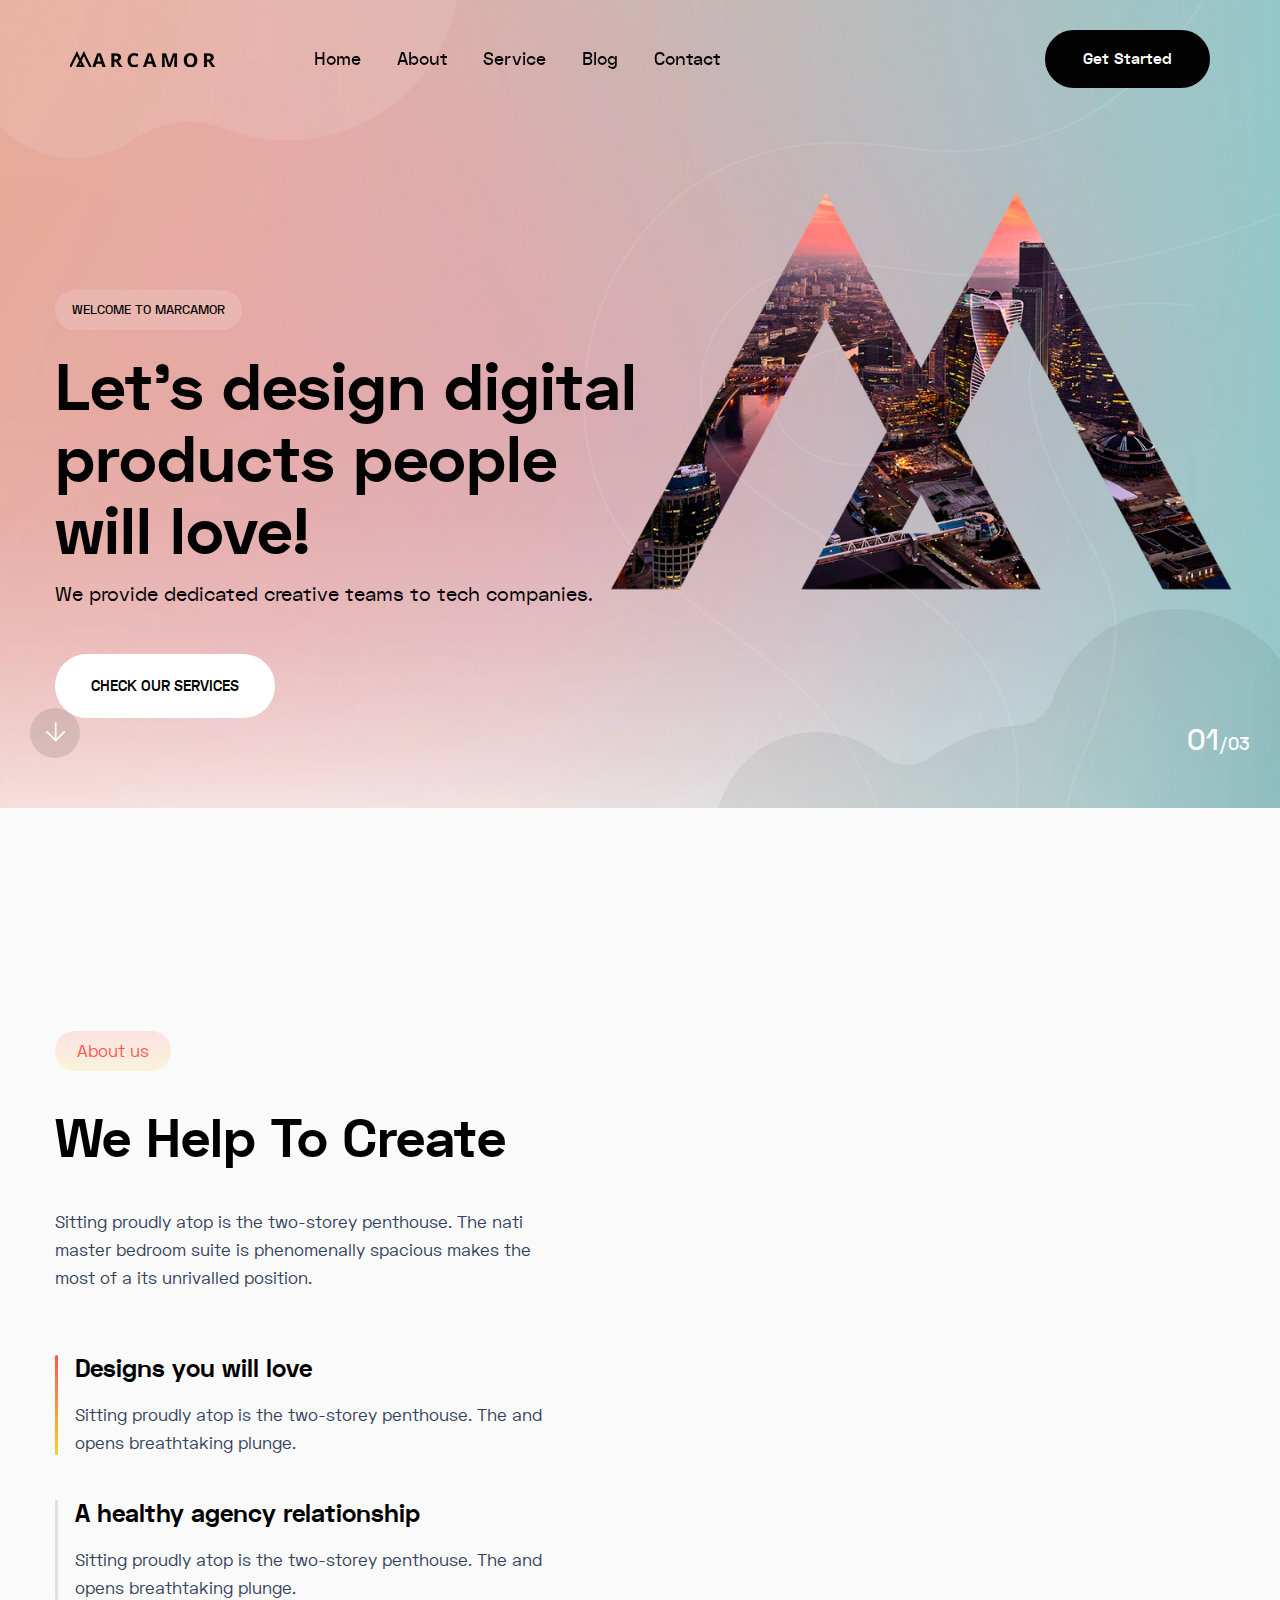
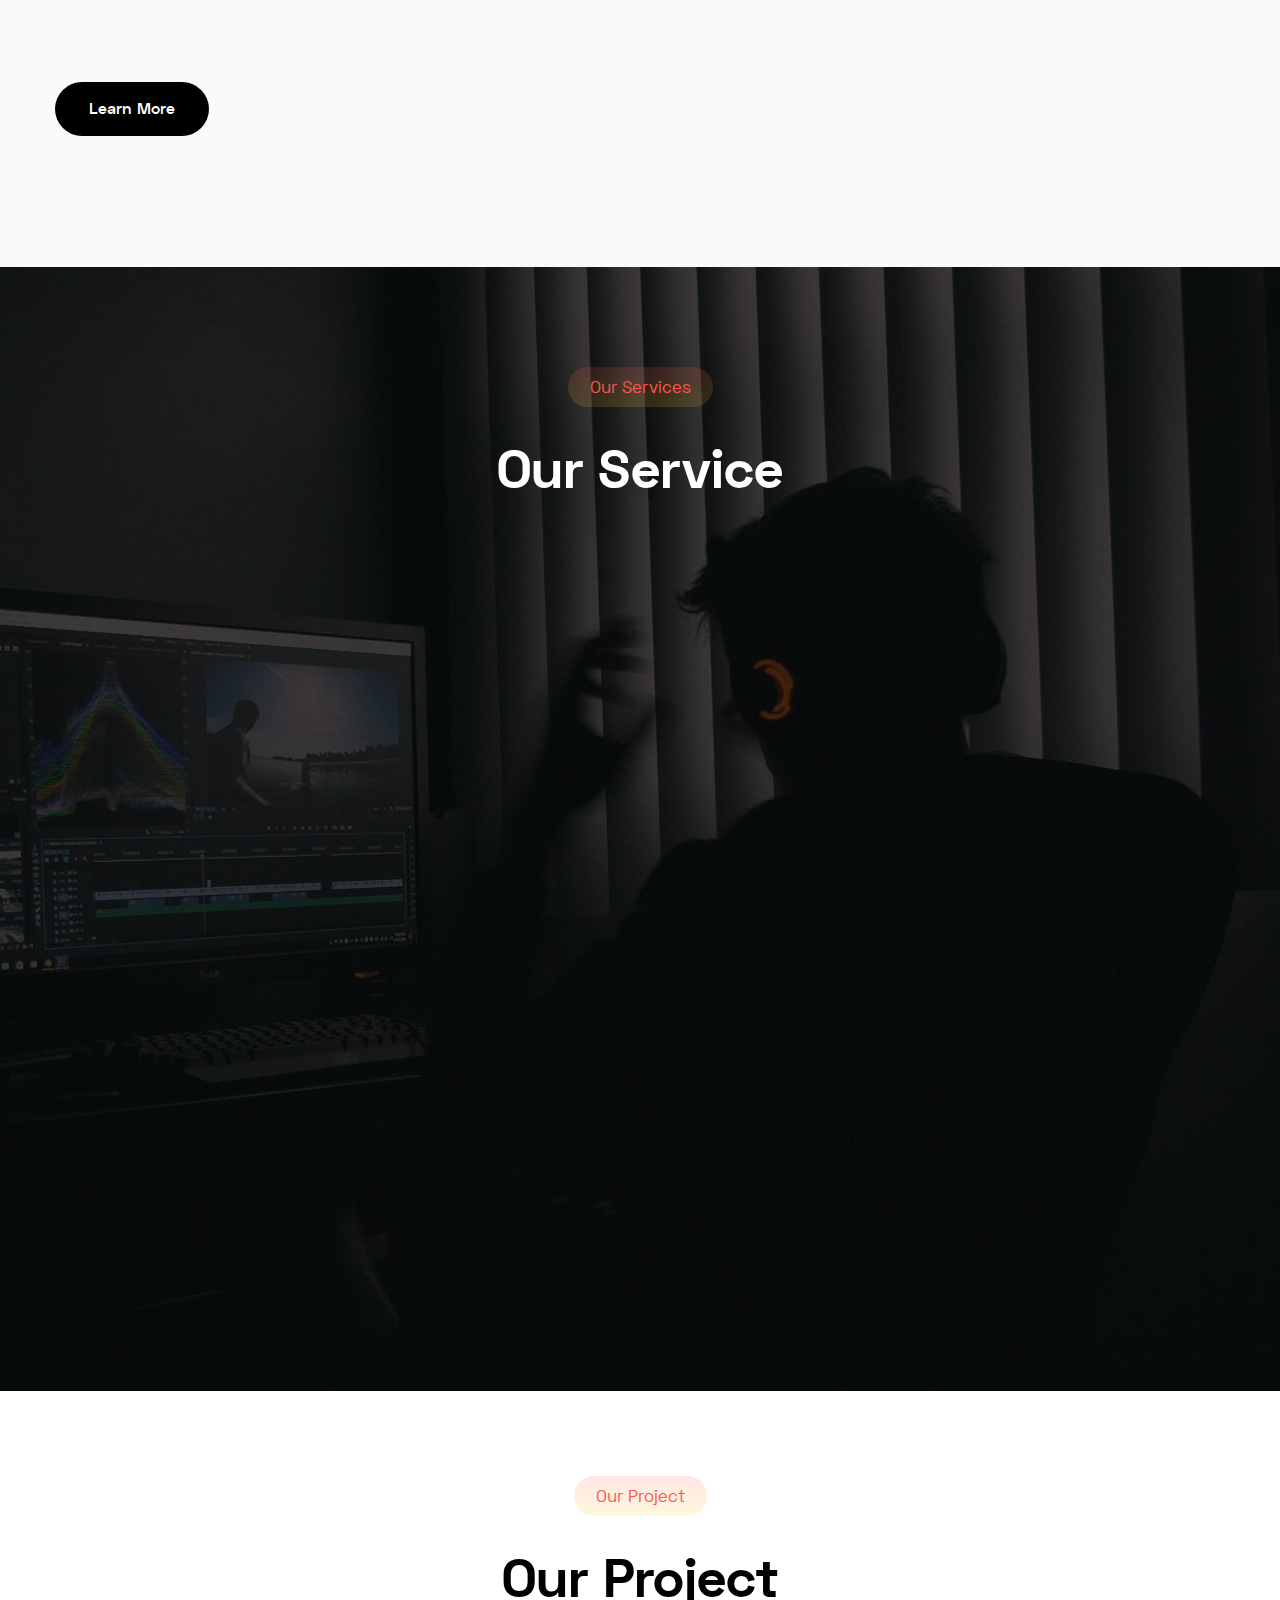
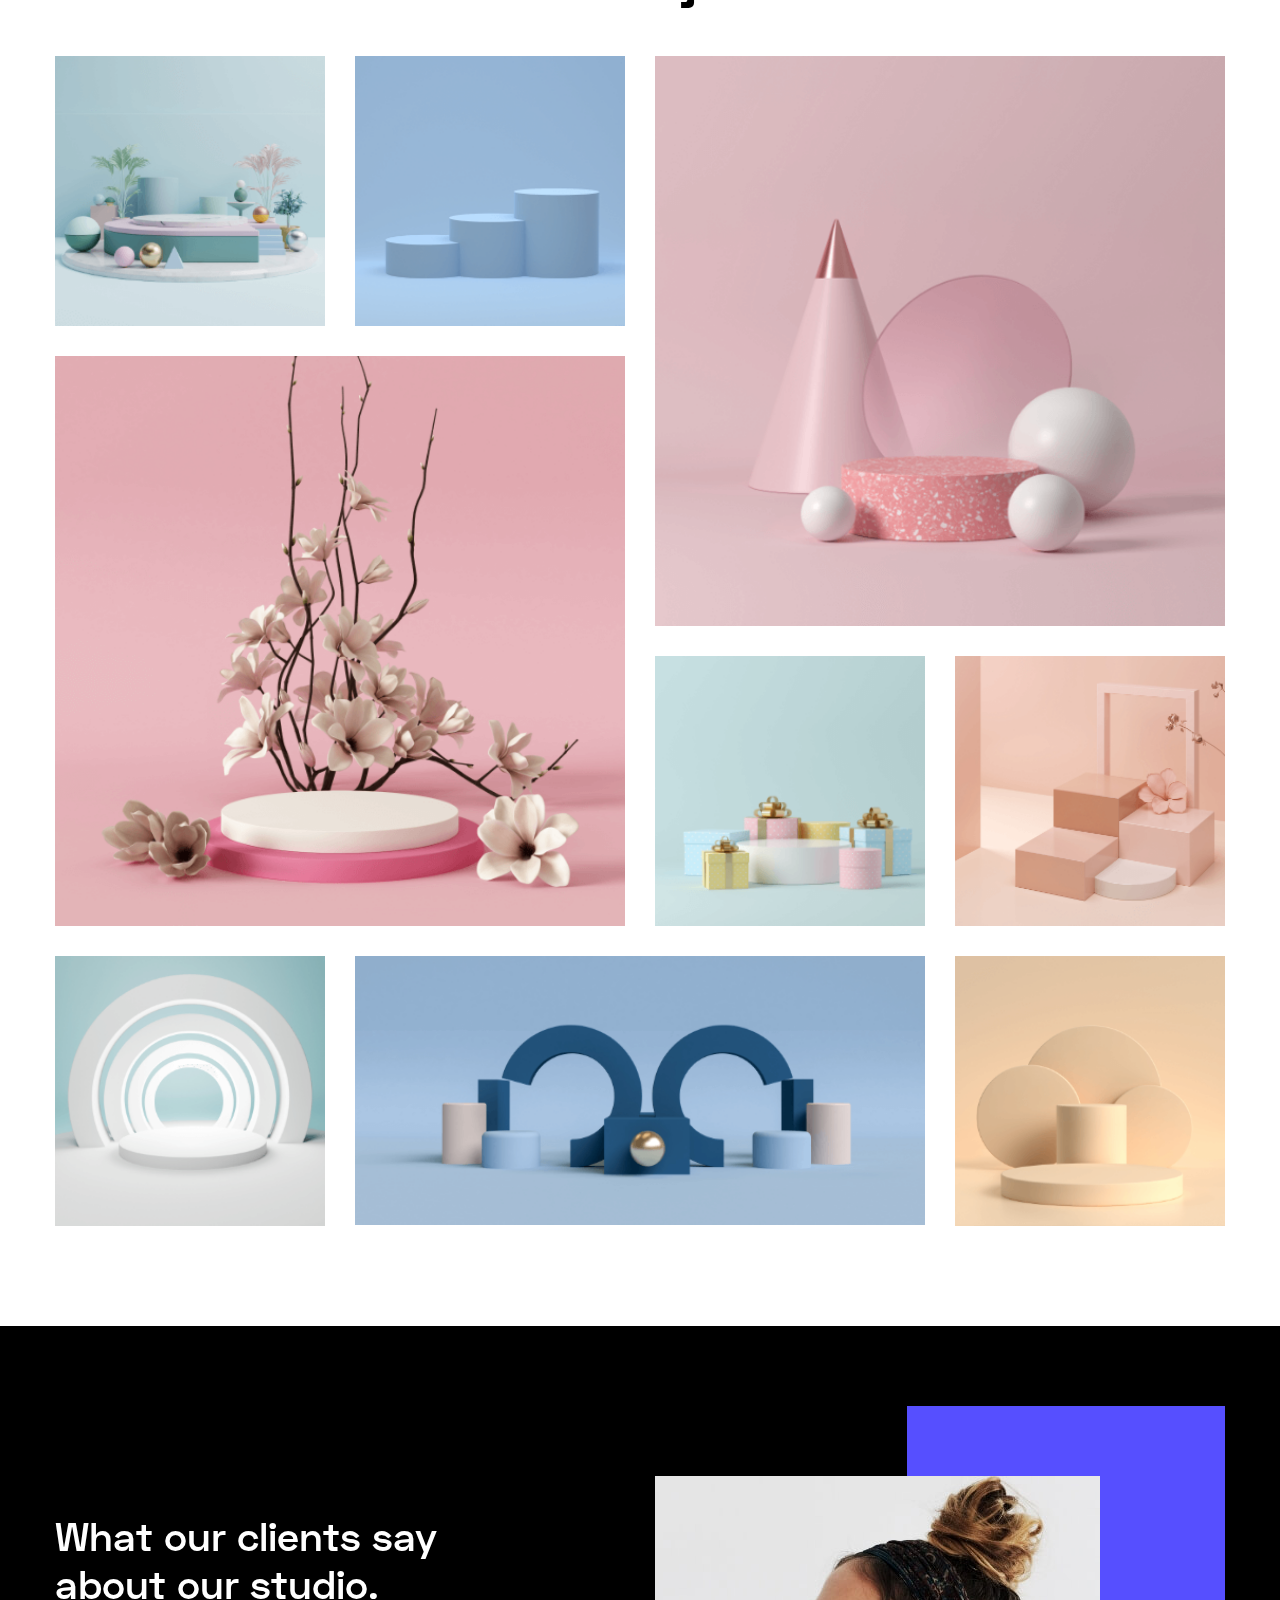
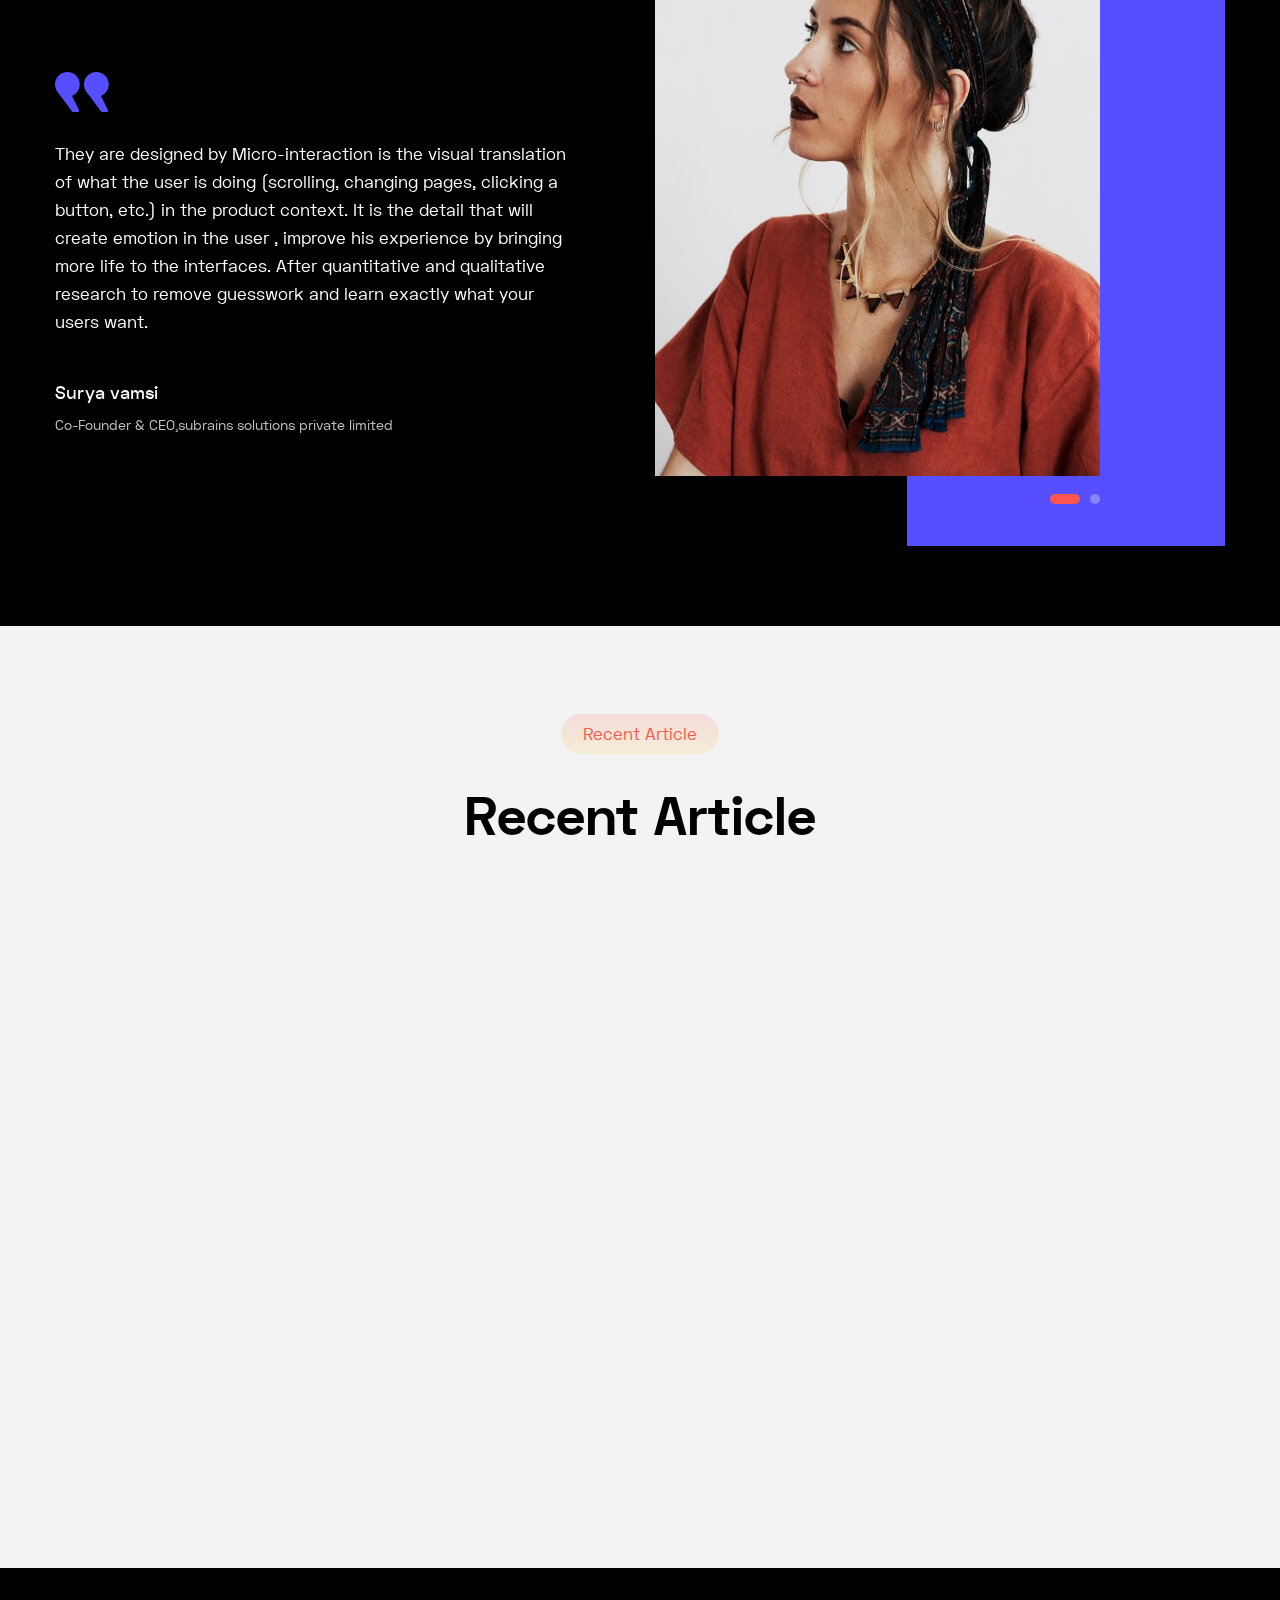
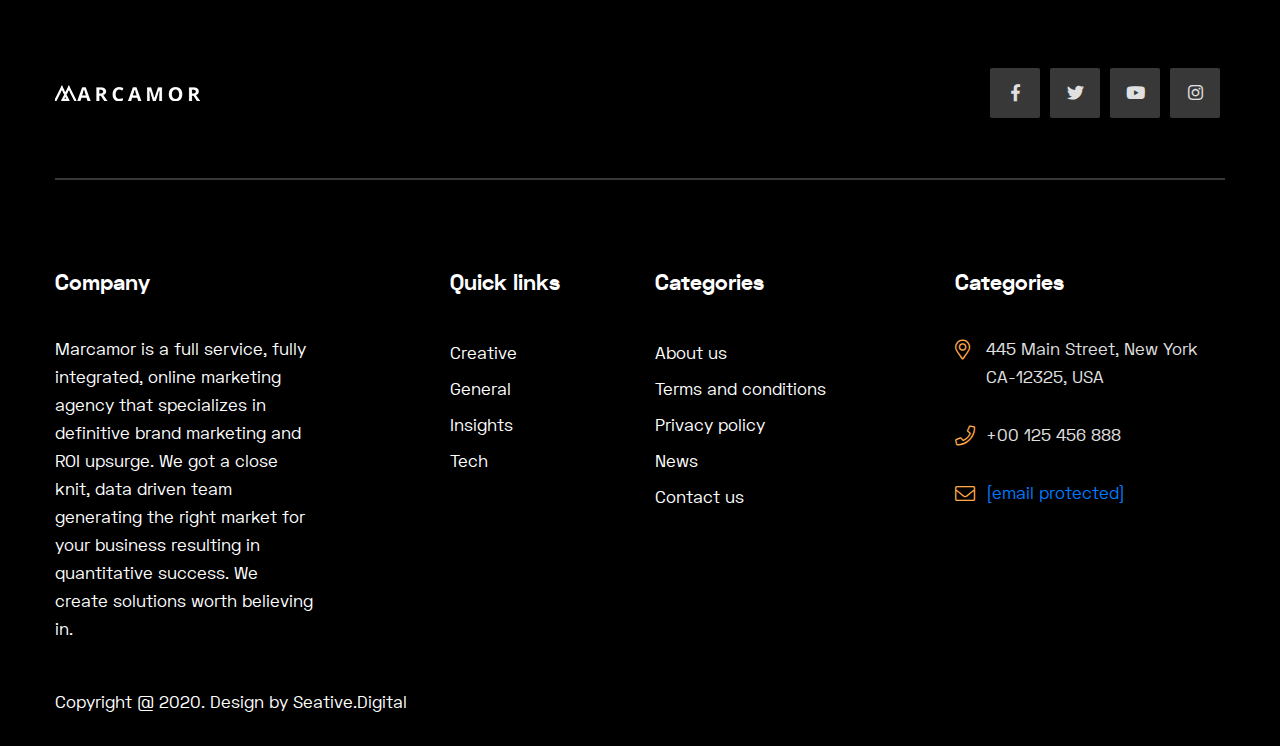
==== index.html @ d854a701 "changes" ====
<!doctype html>
<html lang="en">

<head>

<meta charset="utf-8">
<meta http-equiv="x-ua-compatible" content="ie=edge">
<meta name="description" content="">
<meta name="viewport" content="width=device-width, initial-scale=1, shrink-to-fit=yes">

<title>Marcamor</title>

<link rel="shortcut icon" href="assets/images/favicon.png" type="image/png">

<link rel="stylesheet" href="assets/css/bootstrap.min.css">

<link rel="stylesheet" href="assets/css/font-awesome.min.css">

<link rel="stylesheet" href="assets/css/magnific-popup.css">

<link rel="stylesheet" href="assets/css/animate.min.css">

<link rel="stylesheet" href="assets/css/slick.css">

<link rel="stylesheet" href="assets/css/default.css">

<link rel="stylesheet" href="assets/css/style.css">
</head>
<body>

<div class="preloader">
<div class="lds-ellipsis">
<span></span>
<span></span>
<span></span>
</div>
</div>


<header class="header-area header-14-area">
<div class="header-nav">
<div class="container-fluid">
<div class="row">
<div class="col-lg-12">
<div class="navigation">
<nav class="navbar navbar-expand-lg navbar-light ">
<a class="navbar-brand" href="index.html"><img src="assets/images/logo-13.png" alt=""></a> 
<button class="navbar-toggler" type="button" data-toggle="collapse" data-target="#navbarSupportedContent" aria-controls="navbarSupportedContent" aria-expanded="false" aria-label="Toggle navigation">
<span class="toggler-icon"></span>
<span class="toggler-icon"></span>
<span class="toggler-icon"></span>
</button> 
<div class="collapse navbar-collapse sub-menu-bar" id="navbarSupportedContent">
<ul class="navbar-nav mr-auto">
<li class="nav-item active">
<a class="nav-link" href="index.html">Home</a>

</li>
<li class="nav-item">
<a class="nav-link" href="about-us.html">About </a>

</li>
<li class="nav-item">
<a class="nav-link" href="services.html">Service </a>

</li>
<li class="nav-item">
    <a class="nav-link" href="blog.html">Blog </a>
    
    </li>

<li class="nav-item">
<a class="nav-link" href="contact.html">Contact</a>
</li>
</ul>
</div> 
<div class="navbar-btn d-none d-sm-block">
<a class="main-btn" href="#">Get Started</a>
</div>
</nav>
</div> 
</div>
</div> 
</div>
</div>
</header>


<section class="hero-slider-2">
<div class="hero-14-area">
<div class="section__bg">
<div class="shape-1">
<img src="assets/images/hero-shape-14.png" alt="">
</div>
<div class="shape-2">
<img src="assets/images/hero-shape-15.png" alt="">
</div>
<div class="scroll-to-down">
<a href="#"><i class="fal fa-arrow-down"></i></a>
</div>
<div class="hero-line">
<img src="assets/images/hero-line-8.png" alt="">
</div>
<div class="hero-slider-counter">
<span>01<span>/03</span></span>
</div>
</div>
<div class="container">
<div class="row align-items-center">
<div class="col-lg-7">
<div class="hero-14-content">
<span data-animation="fadeInDown" data-delay="0.5s">Welcome to Marcamor</span>
<h1 data-animation="fadeInLeft" data-delay="0.7s" class="title">Let’s design digital products people will love!</h1>
<div data-animation="fadeInLeft" data-delay="0.9s" class="text">
<p>We provide dedicated creative teams to tech companies.</p>
</div>
<a data-animation="fadeInUp" data-delay="1s" class="main-btn main-btn-2" href="#">Check our services</a>

</div>
</div>
<div class="col-lg-5">

</div>
</div>
</div>
</div>
<div class="hero-14-area">
<div class="section__bg">
<div class="shape-1">
<img src="assets/images/hero-shape-14.png" alt="">
</div>
<div class="shape-2">
<img src="assets/images/hero-shape-15.png" alt="">
</div>
<div class="scroll-to-down">
<a href="#"><i class="fal fa-arrow-down"></i></a>
</div>
<div class="hero-line">
<img src="assets/images/hero-line-8.png" alt="">
</div>
<div class="hero-slider-counter">
<span>02<span>/03</span></span>
</div>
</div>
<div class="container">
<div class="row align-items-center">
<div class="col-lg-7">
<div class="hero-14-content">
<span data-animation="fadeInDown" data-delay="0.5s">Welcome to Marcamor</span>
<h1 data-animation="fadeInLeft" data-delay="0.7s" class="title">Your One-Stop Solution For All
    Digital Needs</h1>
<div data-animation="fadeInLeft" data-delay="0.9s" class="text">
<p>We give life to your Ideas!</p>
</div>
<a data-animation="fadeInUp" data-delay="1.1s" class="main-btn main-btn-2" href="#">Check our services</a>
<ul class="nav">
<li><a href="#">tw</a></li>
<li><a href="#">lg</a></li>
<li><a href="#">fb</a></li>
</ul>
</div>
</div>
<div class="col-lg-5">

</div>
</div>
</div>
</div>
<div class="hero-14-area">
<div class="section__bg">
<div class="shape-1">
<img src="assets/images/hero-shape-14.png" alt="">
</div>
<div class="shape-2">
<img src="assets/images/hero-shape-15.png" alt="">
</div>
<div class="scroll-to-down">
<a href="#"><i class="fal fa-arrow-down"></i></a>
</div>
<div class="hero-line">
<img src="assets/images/hero-line-8.png" alt="">
</div>
<div class="hero-slider-counter">
<span>03<span>/03</span></span>
</div>
</div>
<div class="container">
<div class="row align-items-center">
<div class="col-lg-7">
<div class="hero-14-content">
<span data-animation="fadeInDown" data-delay="0.5s">Welcome to Marcamor</span>
<h1 data-animation="fadeInLeft" data-delay="0.7s" class="title">Let’s design digital products people will love!</h1>
<div data-animation="fadeInLeft" data-delay="0.9s" class="text">
<p>We provide dedicated creative teams to tech companies.</p>
</div>
<a data-animation="fadeInUp" data-delay="1.1s" class="main-btn main-btn-2" href="#">Check our services</a>
<ul class="nav">
<li><a href="#">tw</a></li>
<li><a href="#">lg</a></li>
<li><a href="#">fb</a></li>
</ul>
</div>
</div>
<div class="col-lg-5">

</div>
</div>
</div>
</div>
</section>


<section class="about-2-area about-14-area">
<div class="container">
<div class="row align-items-center">
<div class="col-lg-5 col-md-9">
<div class="about-2-content mt-30">
<span>About us</span>
<h3 class="title">We help to create</h3>
<p>Sitting proudly atop is the two-storey penthouse. The nati master bedroom suite is phenomenally spacious makes the most of a its unrivalled position.</p>
<div class="item active mt-60">
<h4 class="title">Designs you will love</h4>
<p>Sitting proudly atop is the two-storey penthouse. The and opens breathtaking plunge.</p>
</div>
<div class="item mt-40">
<h4 class="title">A healthy agency relationship</h4>
<p>Sitting proudly atop is the two-storey penthouse. The and opens breathtaking plunge.</p>
</div>
<a class="main-btn main-btn-3 mt-65" href="#">Learn More</a>
</div>
</div>
<div class="col-lg-7">
<div class="about-2-thumb mt-30 animated wow fadeInRight" data-wow-duration="3000ms" data-wow-delay="0ms">
<div class="thumb text-right">
<img src="assets/images/about-thumb-2.png" alt="">
</div>
<div class="thumb-2 ml-80">
<img src="assets/images/about-thumb-3.png" alt="">
<div class="box">
<h3 class="title"><span>25</span>+</h3>
<span> Years of Experience</span>
</div>
</div>
</div>
</div>
</div>
</div>
</section>


<section class="service-2-area">
<div class="section__bg"></div>
<div class="container">
<div class="row">
<div class="col-lg-12">
<div class="section-title-3 section-title-4 text-center">
<span>Our Services</span>
<h3 class="title">Our Service</h3>
</div>
</div>
</div>
<div class="row justify-content-center">
<div class="col-lg-4 col-md-6 col-sm-11">
<div class="service-2-item text-center mt-30 animated wow fadeInLeft" data-wow-duration="1000ms" data-wow-delay="0ms">
<div class="icon">
<defs>
<linearGradient x1="0.5" x2="0.5" y2="1" gradientUnits="objectBoundingBox">
<stop offset="0" stop-color="#ff564f" />
<stop offset="1" stop-color="#fad029" />
</linearGradient>
</defs>
<path data-name="Union 6" d="M-1644.982,50V41.689h3.593a46.853,46.853,0,0,0,4.9-13.213h-10.016l1.524,1.523-1.289,1.288L-1650,27.561l3.728-3.728,1.289,1.289-1.532,1.532h10.38a58.26,58.26,0,0,0,.874-9.449h-3.341V12.362h3.044L-1640.629,0h8.054V3.454h1.654V0h5.215V3.454h1.654V0H-1616l-5.07,12.362h3.044V17.2h-3.341a58.245,58.245,0,0,0,.874,9.449h4.512l2.443-2.443h7.823l-3.351,3.35,3.351,3.35h-7.823l-2.434-2.435h-4.164a46.863,46.863,0,0,0,4.9,13.213h3.593V50Zm1.792-1.822h29.755V43.511h-29.755Zm3.837-6.488h22.082a49.18,49.18,0,0,1-4.688-13.213h-2.09a4.354,4.354,0,0,1-4.256,3.438,4.356,4.356,0,0,1-4.355-4.356,4.354,4.354,0,0,1,4.355-4.354,4.351,4.351,0,0,1,4.259,3.45h1.743a60.111,60.111,0,0,1-.846-9.322h-10.328A53.392,53.392,0,0,1-1639.354,41.689Zm25.044-14.128,1.527,1.527h2.667l-1.527-1.527,1.527-1.527h-2.667Zm-7.06-12.012v0h1.572V14.016h-17.033v1.535h1.573v0Zm-12.379-3.46h10.869l4.231-10.317h-3.624V5.225h-5.216V1.771h-1.653V5.225h-5.216V1.771h-3.623Z" transform="translate(1650)" fill="url(#linear-gradient)" />
</svg>
</div>
<h4 class="title">Business Stratagy</h4>
<p>Sitting proudly atop is the storey penthouse. The natty master suite bedroom phenomenally.</p>
<div class="service-dot">
<img src="assets/images/service-dot-2.png" alt="">
<div class="item">
<img src="assets/images/icon/service-icon-1.png" alt="">
</div>
</div>
</div>
</div>
<div class="col-lg-4 col-md-6 col-sm-11">
<div class="service-2-item text-center mt-30 animated wow fadeInLeft" data-wow-duration="1000ms" data-wow-delay="300ms">
<div class="icon">
<svg xmlns="http://www.w3.org/2000/svg" xmlns:xlink="http://www.w3.org/1999/xlink" width="54.772" height="41" viewBox="0 0 54.772 41">
<defs>
<linearGradient x1="0.5" x2="0.5" y2="1" gradientUnits="objectBoundingBox">
<stop offset="0" stop-color="#ff564f" />
<stop offset="1" stop-color="#fad029" />
</linearGradient>
</defs>
<path data-name="Union 27" d="M-1644.021,21.72a13.906,13.906,0,0,1-4.045-7.081H-1650V9.759h1.854A12.389,12.389,0,0,1-1636.063,0a12.422,12.422,0,0,1,11.476,7.757A12.425,12.425,0,0,1-1613.11,0a12.388,12.388,0,0,1,12.082,9.759h1.854v4.88h-1.933a13.908,13.908,0,0,1-4.045,7.08l-.82.814-1.16-1.15.82-.813a12.485,12.485,0,0,0,3.525-5.931h-1.307V9.759h1.385a10.749,10.749,0,0,0-10.4-8.132,10.749,10.749,0,0,0-10.4,8.132h1.384v1.955h9.323v1.172h-9.323v1.752h-4.919V12.886h-8.784V11.714h8.784V9.759h1.385a10.75,10.75,0,0,0-10.4-8.132,10.749,10.749,0,0,0-10.4,8.132h1.384v4.88h-1.307a12.481,12.481,0,0,0,3.526,5.932l18.276,18.129,9.257-9.184,1.159,1.15L-1624.587,41Zm41.567-8.708h1.64V11.386h-1.64Zm-22.953,0h1.64V11.386h-1.64Zm-22.953,0h1.64V11.386h-1.64Zm39.023,25.872-6.8-18.3,18.445,6.741,2.46,1.016-10.649,2.419-2.694,10.172Zm.543-3.244,1.567-6.219,6.268-1.555-12.407-4.536ZM-1625.2,32.8V30.457h1.771V32.8Zm0-4.686V25.771h1.771v2.343Zm0-5.271V21.086h1.771v1.757Z" transform="translate(1650)" fill="url(#linear-gradient)" />
</svg>
</div>
<h4 class="title">UX & Product Design</h4>
<p>Sitting proudly atop is the storey penthouse. The natty master suite bedroom phenomenally.</p>
<div class="service-dot">
<img src="assets/images/service-dot-2.png" alt="">
<div class="item">
<img src="assets/images/icon/service-icon-2.png" alt="">
</div>
</div>
</div>
</div>
<div class="col-lg-4 col-md-6 col-sm-11">
<div class="service-2-item text-center mt-30 animated wow fadeInLeft" data-wow-duration="1000ms" data-wow-delay="600ms">
<div class="icon">
<svg xmlns="http://www.w3.org/2000/svg" xmlns:xlink="http://www.w3.org/1999/xlink" width="44.34" height="39" viewBox="0 0 44.34 39">
<defs>
<linearGradient x1="0.5" x2="0.5" y2="1" gradientUnits="objectBoundingBox">
<stop offset="0" stop-color="#ff564f" />
<stop offset="1" stop-color="#fad029" />
</linearGradient>
</defs>
<path data-name="Union 24" d="M-1645.085,39A4.913,4.913,0,0,1-1650,34.1V4.9a4.913,4.913,0,0,1,4.915-4.9h34.509a4.913,4.913,0,0,1,4.915,4.9V34.1a4.913,4.913,0,0,1-4.915,4.9Zm-3.451-4.9a3.45,3.45,0,0,0,3.451,3.441h34.509a3.45,3.45,0,0,0,3.451-3.441V11.685h-41.412Zm41.412-23.874V4.9a3.45,3.45,0,0,0-3.451-3.44h-34.509a3.45,3.45,0,0,0-3.451,3.44v5.327Zm-22.535,21.144a.729.729,0,0,1-.566-.864l2.952-13.974a.731.731,0,0,1,.867-.563.729.729,0,0,1,.565.864l-2.952,13.974a.732.732,0,0,1-.715.58A.751.751,0,0,1-1629.659,31.371Zm5.946-3.257a.728.728,0,0,1,.083-1.028l4.082-3.466-4.082-3.465a.728.728,0,0,1-.083-1.028.732.732,0,0,1,1.031-.083l4.737,4.021a.726.726,0,0,1,.257.555.726.726,0,0,1-.257.556l-4.737,4.021a.73.73,0,0,1-.473.175A.732.732,0,0,1-1623.712,28.114Zm-9.268.083-4.737-4.021a.729.729,0,0,1-.257-.556.732.732,0,0,1,.257-.555l4.737-4.021a.733.733,0,0,1,1.032.083.727.727,0,0,1-.083,1.028l-4.082,3.465,4.082,3.466a.727.727,0,0,1,.083,1.028.731.731,0,0,1-.558.257A.732.732,0,0,1-1632.98,28.2Zm.288-22.29a2.316,2.316,0,0,1,2.317-2.309,2.316,2.316,0,0,1,2.317,2.309,2.317,2.317,0,0,1-2.317,2.31A2.317,2.317,0,0,1-1632.692,5.906Zm1.465,0a.852.852,0,0,0,.852.85.852.852,0,0,0,.852-.85.852.852,0,0,0-.852-.85A.852.852,0,0,0-1631.227,5.906Zm-8.583-.022a2.316,2.316,0,0,1,2.317-2.31,2.316,2.316,0,0,1,2.317,2.31,2.316,2.316,0,0,1-2.317,2.309A2.316,2.316,0,0,1-1639.809,5.884Zm1.464,0a.853.853,0,0,0,.853.85.853.853,0,0,0,.853-.85.853.853,0,0,0-.853-.85A.853.853,0,0,0-1638.346,5.884Zm-8.582-.023a2.316,2.316,0,0,1,2.317-2.309,2.315,2.315,0,0,1,2.317,2.309,2.315,2.315,0,0,1-2.317,2.31A2.316,2.316,0,0,1-1646.927,5.862Zm1.465,0a.852.852,0,0,0,.852.85.852.852,0,0,0,.853-.85.852.852,0,0,0-.853-.85A.852.852,0,0,0-1645.463,5.862Z" transform="translate(1650)" fill="url(#linear-gradient)" />
</svg>
</div>
<h4 class="title">App Development</h4>
<p>Sitting proudly atop is the storey penthouse. The natty master suite bedroom phenomenally.</p>
<div class="service-dot">
<img src="assets/images/service-dot-2.png" alt="">
<div class="item">
<img src="assets/images/icon/service-icon-3.png" alt="">
</div>
</div>
</div>
</div>
<div class="col-lg-4 col-md-6 col-sm-11">
<div class="service-2-item text-center mt-30 animated wow fadeInRight" data-wow-duration="1000ms" data-wow-delay="0ms">
<div class="icon">
<svg xmlns="http://www.w3.org/2000/svg" xmlns:xlink="http://www.w3.org/1999/xlink" width="39.312" height="49" viewBox="0 0 39.312 49">
<defs>
<linearGradient x1="0.5" x2="0.5" y2="1" gradientUnits="objectBoundingBox">
<stop offset="0" stop-color="#ff564f" />
<stop offset="1" stop-color="#fad029" />
</linearGradient>
</defs>
<g data-name="Group 2379" transform="translate(-195 -3392)">
<path id="Union_30" data-name="Union 30" d="M-1856.578,481.712l2.183-13.28-3.658-12.046a17.668,17.668,0,0,1-.948-5.721A17.661,17.661,0,0,1-1841.384,433a17.66,17.66,0,0,1,17.618,17.661l.01,1.869,4.067,11.931h-4.78l-.847,10.693-8.437-.777-.932,7.587-1.759-.218,1.143-9.3,8.36.77.834-10.535h3.939l-3.36-9.856-.011-2.165a15.886,15.886,0,0,0-15.847-15.889,15.884,15.884,0,0,0-15.845,15.889,15.921,15.921,0,0,0,.861,5.174l3.787,12.471-2.251,13.69Zm11.295.144V460.1a3.844,3.844,0,0,0-3.839-3.852,3.839,3.839,0,0,1-2.718-1.128,3.844,3.844,0,0,1-1.124-2.725,3.849,3.849,0,0,1,2.8-3.7,3.851,3.851,0,0,1,.632-4.6,3.832,3.832,0,0,1,4.589-.638,3.839,3.839,0,0,1,3.694-2.8,3.84,3.84,0,0,1,3.7,2.8,3.834,3.834,0,0,1,4.589.638,3.857,3.857,0,0,1,.633,4.6,3.848,3.848,0,0,1,2.8,3.7,3.848,3.848,0,0,1-3.842,3.853h-6.389a3.847,3.847,0,0,0-3.842,3.852v21.757Z" transform="translate(2054 2959)" fill="url(#linear-gradient)" />
</g>
</svg>
</div>
<h4 class="title">Marketing Stratagy</h4>
<p>Sitting proudly atop is the storey penthouse. The natty master suite bedroom phenomenally.</p>
<div class="service-dot">
<img src="assets/images/service-dot-2.png" alt="">
<div class="item">
<img src="assets/images/icon/service-icon-4.png" alt="">
</div>
</div>
</div>
</div>
<div class="col-lg-4 col-md-6 col-sm-11">
<div class="service-2-item text-center mt-30 animated wow fadeInRight" data-wow-duration="1000ms" data-wow-delay="300ms">
<div class="icon">
<svg xmlns="http://www.w3.org/2000/svg" xmlns:xlink="http://www.w3.org/1999/xlink" width="48" height="48" viewBox="0 0 48 48">
<defs>
<linearGradient x1="0.5" x2="0.5" y2="1" gradientUnits="objectBoundingBox">
<stop offset="0" stop-color="#ff564f" />
<stop offset="1" stop-color="#fad029" />
</linearGradient>
</defs>
<g transform="translate(0.302 0.315)">
<path id="Union_29" data-name="Union 29" d="M23.166,25.981a5.08,5.08,0,1,1,2.813-2.813L48,32.055,37.817,36.5l5.644,5.644-1.314,1.314L36.5,37.817,32.049,48ZM32.119,43.2l3.372-7.713L43.2,32.122,24.956,24.759q-.1.1-.2.2ZM0,21.262a21.264,21.264,0,0,1,42.527,0H40.668a19.4,19.4,0,1,0-19.4,19.407v1.86A21.289,21.289,0,0,1,0,21.262Zm6.687,0a14.579,14.579,0,0,1,29.158,0H31.091a9.827,9.827,0,1,0-9.828,9.829v4.746A14.591,14.591,0,0,1,6.686,21.262Z" transform="translate(-0.302 -0.315)" fill="url(#linear-gradient)" />
</g>
</svg>
</div>
<h4 class="title">Digital Marketing</h4>
<p>Sitting proudly atop is the storey penthouse. The natty master suite bedroom phenomenally.</p>
<div class="service-dot">
<img src="assets/images/service-dot-2.png" alt="">
<div class="item">
<img src="assets/images/icon/service-icon-5.png" alt="">
</div>
</div>
</div>
</div>
<div class="col-lg-4 col-md-6 col-sm-11">
<div class="service-2-item text-center mt-30 animated wow fadeInRight" data-wow-duration="1000ms" data-wow-delay="600ms">
<div class="icon">
<svg xmlns="http://www.w3.org/2000/svg" xmlns:xlink="http://www.w3.org/1999/xlink" width="43.984" height="40.26" viewBox="0 0 43.984 40.26">
<defs>
<linearGradient id="linear-gradient" x1="0.5" x2="0.5" y2="1" gradientUnits="objectBoundingBox">
<stop offset="0" stop-color="#ff564f" />
 <stop offset="1" stop-color="#fad029" />
</linearGradient>
</defs>
<g id="visibility" transform="translate(0 -21.668)">
<path data-name="Union 28" d="M19.832,39.365a3.033,3.033,0,0,1-.894-2.161V26.262h2.247V24.075A26.062,26.062,0,0,1,.3,12.493L0,12.044l.3-.45a26.088,26.088,0,0,1,43.382,0l.3.45-.3.449A26.063,26.063,0,0,1,22.8,24.075v2.187h2.246V37.205a3.056,3.056,0,0,1-5.217,2.16Zm.723-2.16a1.439,1.439,0,0,0,2.877,0V27.878H20.554ZM21.992,22.47h.179a10.427,10.427,0,1,0-.358,0ZM1.953,12.044a24.468,24.468,0,0,0,12.206,9.142,12.029,12.029,0,0,1,0-18.287A24.47,24.47,0,0,0,1.953,12.044Zm32.083,0a12.021,12.021,0,0,1-4.21,9.141,24.474,24.474,0,0,0,12.2-9.142A24.474,24.474,0,0,0,29.823,2.9,12.023,12.023,0,0,1,34.036,12.045Zm-17.645,0a5.6,5.6,0,1,1,5.6,5.6A5.6,5.6,0,0,1,16.392,12.045Z" transform="translate(0 21.668)" fill="url(#linear-gradient)" />
</g>
</svg>
</div>
<h4 class="title">Keyword Research</h4>
<p>Sitting proudly atop is the storey penthouse. The natty master suite bedroom phenomenally.</p>
<div class="service-dot">
<img src="assets/images/service-dot-2.png" alt="">
<div class="item">
<img src="assets/images/icon/service-icon-6.png" alt="">
</div>
</div>
</div>
</div>
</div>
</div>
</section>


<section class="project-area">
<div class="container">
<div class="row">
<div class="col-lg-12">
<div class="section-title-3 text-center">
<span>Our Project</span>
<h3 class="title">Our Project</h3>
</div>
</div>
</div>
<div class="row grid">
<div class="col-lg-3 col-md-6">
<div class="project-item project-14-item mt-30">
<img src="assets/images/project-1.png" alt="">
<div class="project-overlay">
<img src="assets/images/project-line.png" alt="">
<h4 class="title">Digital</h4>
<span>Illustration</span>
<a href="#"><img src="assets/images/icon/arrow.png" alt=""></a>
</div>
</div>
</div>
<div class="col-lg-3 col-md-6">
<div class="project-item project-14-item mt-30">
<img src="assets/images/project-2.png" alt="">
<div class="project-overlay">
<img src="assets/images/project-line.png" alt="">
<h4 class="title">Digital</h4>
<span>Illustration</span>
<a href="#"><img src="assets/images/icon/arrow.png" alt=""></a>
</div>
</div>
</div>
<div class="col-lg-6">
<div class="project-item project-14-item mt-30">
<img src="assets/images/project-4.png" alt="">
<div class="project-overlay">
<img src="assets/images/project-line.png" alt="">
<h4 class="title">Digital artist design</h4>
<span>Illustration</span>
<a href="#"><img src="assets/images/icon/arrow.png" alt=""></a>
</div>
</div>
</div>
<div class="col-lg-6">
<div class="project-item project-14-item mt-30">
<img src="assets/images/project-3.png" alt="">
<div class="project-overlay">
<img src="assets/images/project-line.png" alt="">
<h4 class="title">Digital artist design</h4>
<span>Illustration</span>
<a href="#"><img src="assets/images/icon/arrow.png" alt=""></a>
</div>
</div>
</div>
<div class="col-lg-3 col-md-6">
<div class="project-item project-14-item mt-30">
<img src="assets/images/project-5.png" alt="">
<div class="project-overlay">
<img src="assets/images/project-line.png" alt="">
<h4 class="title">Digital</h4>
<span>Illustration</span>
<a href="#"><img src="assets/images/icon/arrow.png" alt=""></a>
</div>
</div>
</div>
<div class="col-lg-3 col-md-6">
<div class="project-item project-14-item mt-30">
<img src="assets/images/project-6.png" alt="">
<div class="project-overlay">
<img src="assets/images/project-line.png" alt="">
<h4 class="title">Digital</h4>
<span>Illustration</span>
<a href="#"><img src="assets/images/icon/arrow.png" alt=""></a>
</div>
</div>
</div>
<div class="col-lg-3 col-md-6">
<div class="project-item project-14-item mt-30">
<img src="assets/images/project-7.png" alt="">
<div class="project-overlay">
<img src="assets/images/project-line.png" alt="">
<h4 class="title">Digital</h4>
<span>Illustration</span>
<a href="#"><img src="assets/images/icon/arrow.png" alt=""></a>
</div>
</div>
</div>
<div class="col-lg-6">
<div class="project-item project-14-item item-9 mt-30">
<img src="assets/images/project-8.png" alt="">
<div class="project-overlay">
<img src="assets/images/project-line.png" alt="">
<h4 class="title">Digital artist design</h4>
<span>Illustration</span>
<a href="#"><img src="assets/images/icon/arrow.png" alt=""></a>
</div>
</div>
</div>
<div class="col-lg-3 col-md-6">
<div class="project-item project-14-item mt-30">
<img src="assets/images/project-9.png" alt="">
<div class="project-overlay">
<img src="assets/images/project-line.png" alt="">
<h4 class="title">Digitaln</h4>
<span>Illustration</span>
<a href="#"><img src="assets/images/icon/arrow.png" alt=""></a>
</div>
</div>
</div>
</div>
</div>
</section>


<section class="testimonial-3-area testimonial-14-area">
<div class="container">
<div class="testimonial-3-active">
<div class="testimonial-items">
<div class="row align-items-center">
<div class="col-lg-6">
<div class="testimonial-3-content">
<h3 class="title">What our clients say <br> about our studio.</h3>
<img src="assets/images/icon/quote.png" alt="">
<p>They are designed by Micro-interaction is the visual translation of what the user is doing (scrolling, changing pages, clicking a button, etc.) in the product context. It is the detail that will create emotion in the user , improve his experience by bringing more life to the interfaces. After quantitative and qualitative research to remove guesswork and learn exactly what your users want.</p>
<div class="info">
<h5 class="title">Surya vamsi</h5>
<span>Co-Founder & CEO,subrains solutions private limited</span>
</div>
</div>
</div>
<div class="col-lg-6">
<div class="testimonial-3-thumb">
<img src="assets/images/testimonial-item-1.jpg" alt="">
</div>
</div>
</div>
</div>
<div class="testimonial-items">
<div class="row align-items-center">
<div class="col-lg-6">
<div class="testimonial-3-content">
<h3 class="title">What our clients say <br> about our studio.</h3>
<img src="assets/images/icon/quote.png" alt="">
<p>They are designed by Micro-interaction is the visual translation of what the user is doing (scrolling, changing pages, clicking a button, etc.) in the product context. It is the detail that will create emotion in the user , improve his experience by bringing more life to the interfaces. After quantitative and qualitative research to remove guesswork and learn exactly what your users want.</p>
<div class="info">
<h5 class="title">Surya vamsi</h5>
<span>Co-Founder & CEO,subrains solutions private limited</span>
</div>
</div>
</div>
<div class="col-lg-6">
<div class="testimonial-3-thumb">
<img src="assets/images/testimonial-item-2.jpg" alt="">
</div>
</div>
</div>
</div>
</div>
</div>
</section>


<section class="article-area">
<div class="container">
<div class="row">
<div class="col-lg-12">
<div class="section-title-3 text-center">
<span>Recent Article</span>
<h3 class="title">Recent Article</h3>
</div>
</div>
</div>
<div class="row justify-content-center">
<div class="col-lg-4 col-md-6 col-sm-9">
<div class="article-item mt-30 animated wow fadeInLeft" data-wow-duration="1000ms" data-wow-delay="0ms">
<div class="article-top text-center">
<a href="#"><span>The Clear Differene Between Cold Brew & Iced Coffee</span></a>
</div>
<div class="article-thumb">
<a href="#"><img src="assets/images/article-1.jpg" alt=""></a>
<div class="date">
<h5 class="title">25</h5>
<span>JUN</span>
</div>
</div>
<div class="article-content pl-25 pr-25 pt-25">
<p>DNP Installations can carry out all maintenance on phone and data and phone points in...</p>
<a href="#">READ MORE</a>
</div>
</div>
</div>
<div class="col-lg-4 col-md-6 col-sm-9">
<div class="article-item mt-30 animated wow fadeInUp" data-wow-duration="1000ms" data-wow-delay="300ms">
<div class="article-top text-center">
<a href="#"><span>Your Small Business Success Form marketing</span></a>
</div>
<div class="article-thumb">
<a href="#"><img src="assets/images/article-2.jpg" alt=""></a>
<div class="date">
<h5 class="title">25</h5>
<span>JUN</span>
</div>
</div>
<div class="article-content pl-25 pr-25 pt-25">
<p>DNP Installations can carry out all maintenance on phone and data and phone points in...</p>
<a href="#">READ MORE</a>
</div>
</div>
</div>
<div class="col-lg-4 col-md-6 col-sm-9">
<div class="article-item mt-30 item-3 animated wow fadeInRight" data-wow-duration="1000ms" data-wow-delay="600ms">
<div class="article-top text-center">
<a href="#"><span>The Start-Up Ultimate Guide Make Wordpress Journal.</span></a>
</div>
<div class="article-thumb">
<a href="#"><img src="assets/images/article-3.jpg" alt=""></a>
<div class="date">
<h5 class="title">25</h5>
<span>JUN</span>
</div>
</div>
<div class="article-content pl-25 pr-25 pt-25">
<p>DNP Installations can carry out all maintenance on phone and data and phone points in...</p>
<a href="#">READ MORE</a>
</div>
</div>
</div>
</div>
</div>
</section>


<footer class="footer-area">
<div class="container">
<div class="row">
<div class="col-lg-12">
<div class="footer-top d-block d-sm-flex  justify-content-between align-items-center">
<div class="footer-logo">
<a href="#"><img src="assets/images/logo.png" alt=""></a>
</div>
<div class="footer-social">
<ul>
<li><a href="#"><i class="fab fa-facebook-f"></i></a></li>
<li><a href="#"><i class="fab fa-twitter"></i></a></li>
<li><a href="#"><i class="fab fa-youtube"></i></a></li>
<li><a href="#"><i class="fab fa-instagram"></i></a></li>
</ul>
</div>
</div>
</div>
</div>
<div class="footer-item">
<div class="row">
<div class="col-lg-3 col-md-6">
<div class="footer-about mt-30">
<h4 class="title">Company</h4>
<p>
    Marcamor is a full service, fully integrated, online marketing agency that specializes in definitive brand marketing and ROI upsurge. We got a close knit, data driven team generating the right market for your business resulting in quantitative success. We create solutions worth believing in.</p>
</div>
</div>
<div class="col-lg-3 col-md-6 col-sm-6">
<div class="footer-list mt-30 ml-95">
<h4 class="title">Quick links</h4>
<ul>
<li><a href="#">Creative</a></li>
<li><a href="#">General</a></li>
<li><a href="#">Insights</a></li>
<li><a href="#">Tech</a></li>
</ul>
</div>
</div>
<div class="col-lg-3 col-md-6 col-sm-6">
<div class="footer-list mt-30">
<h4 class="title">Categories</h4>
<ul>
<li><a href="#">About us</a></li>
<li><a href="#">Terms and conditions</a></li>
<li><a href="#">Privacy policy</a></li>
<li><a href="#">News</a></li>
<li><a href="#">Contact us</a></li>
</ul>
</div>
</div>
<div class="col-lg-3 col-md-6">
<div class="footer-info mt-30">
<h3 class="title">Categories</h3>
<ul>
<li><i class="fal fa-map-marker-alt"></i> 445 Main Street, New York CA-12325, USA </li>
<li><i class="fal fa-phone"></i> +00 125 456 888 </li>
<li><i class="fal fa-envelope"></i> <a href="https://quomodothemes.website/cdn-cgi/l/email-protection" class="__cf_email__" data-cfemail="e3808c8d97828097a38281828f8fcd808c8e">[email&#160;protected]</a> </li>
</ul>
</div>
</div>
</div>
</div>
<div class="row">
<div class="col-lg-12">
<div class="footer-copyright">
<p>Copyright @ 2020. Design by Seative.Digital</p>
</div>
</div>
</div>
</div>
</footer>


<a class="back-to-top">
<i class="fal fa-angle-up"></i>
</a>


<script data-cfasync="false" src="../../../cdn-cgi/scripts/5c5dd728/cloudflare-static/email-decode.min.js"></script><script src="assets/js/vendor/modernizr-3.6.0.min.js"></script>
<script src="assets/js/vendor/jquery-1.12.4.min.js"></script>

<script src="assets/js/bootstrap.min.js"></script>
<script src="assets/js/popper.min.js"></script>

<script src="assets/js/jquery.appear.min.js"></script>

<script src="assets/js/slick.min.js"></script>

<script src="assets/js/wow.js"></script>

<script src="assets/js/isotope.pkgd.min.js"></script>

<script src="assets/js/imagesloaded.pkgd.min.js"></script>

<script src="assets/js/jquery.magnific-popup.min.js"></script>

<script src="assets/js/main.js"></script>
</body>

</html>
---- assets/css/default.css ----
.mt-5{margin-top:5px}.mt-10{margin-top:10px}.mt-15{margin-top:15px}.mt-20{margin-top:20px}.mt-25{margin-top:25px}.mt-30{margin-top:30px}.mt-35{margin-top:35px}.mt-40{margin-top:40px}.mt-45{margin-top:45px}.mt-50{margin-top:50px}.mt-55{margin-top:55px}.mt-60{margin-top:60px}.mt-65{margin-top:65px}.mt-70{margin-top:70px}.mt-75{margin-top:75px}.mt-80{margin-top:80px}.mt-85{margin-top:85px}.mt-90{margin-top:90px}.mt-95{margin-top:95px}.mt-100{margin-top:100px}.mt-105{margin-top:105px}.mt-110{margin-top:110px}.mt-115{margin-top:115px}.mt-120{margin-top:120px}.mt-125{margin-top:125px}.mt-130{margin-top:130px}.mt-135{margin-top:135px}.mt-140{margin-top:140px}.mt-145{margin-top:145px}.mt-150{margin-top:150px}.mt-155{margin-top:155px}.mt-160{margin-top:160px}.mt-165{margin-top:165px}.mt-170{margin-top:170px}.mt-175{margin-top:175px}.mt-180{margin-top:180px}.mt-185{margin-top:185px}.mt-190{margin-top:190px}.mt-195{margin-top:195px}.mt-200{margin-top:200px}.mb-5{margin-bottom:5px}.mb-10{margin-bottom:10px}.mb-15{margin-bottom:15px}.mb-20{margin-bottom:20px}.mb-25{margin-bottom:25px}.mb-30{margin-bottom:30px}.mb-35{margin-bottom:35px}.mb-40{margin-bottom:40px}.mb-45{margin-bottom:45px}.mb-50{margin-bottom:50px}.mb-55{margin-bottom:55px}.mb-60{margin-bottom:60px}.mb-65{margin-bottom:65px}.mb-70{margin-bottom:70px}.mb-75{margin-bottom:75px}.mb-80{margin-bottom:80px}.mb-85{margin-bottom:85px}.mb-90{margin-bottom:90px}.mb-95{margin-bottom:95px}.mb-100{margin-bottom:100px}.mb-105{margin-bottom:105px}.mb-110{margin-bottom:110px}.mb-115{margin-bottom:115px}.mb-120{margin-bottom:120px}.mb-125{margin-bottom:125px}.mb-130{margin-bottom:130px}.mb-135{margin-bottom:135px}.mb-140{margin-bottom:140px}.mb-145{margin-bottom:145px}.mb-150{margin-bottom:150px}.mb-155{margin-bottom:155px}.mb-160{margin-bottom:160px}.mb-165{margin-bottom:165px}.mb-170{margin-bottom:170px}.mb-175{margin-bottom:175px}.mb-180{margin-bottom:180px}.mb-185{margin-bottom:185px}.mb-190{margin-bottom:190px}.mb-195{margin-bottom:195px}.mb-200{margin-bottom:200px}.ml-5{margin-left:5px}.ml-10{margin-left:10px}.ml-15{margin-left:15px}.ml-20{margin-left:20px}.ml-25{margin-left:25px}.ml-30{margin-left:30px}.ml-35{margin-left:35px}.ml-40{margin-left:40px}.ml-45{margin-left:45px}.ml-50{margin-left:50px}.ml-55{margin-left:55px}.ml-60{margin-left:60px}.ml-65{margin-left:65px}.ml-70{margin-left:70px}.ml-75{margin-left:75px}.ml-80{margin-left:80px}.ml-85{margin-left:85px}.ml-90{margin-left:90px}.ml-95{margin-left:95px}.ml-100{margin-left:100px}.ml-105{margin-left:105px}.ml-110{margin-left:110px}.ml-115{margin-left:115px}.ml-120{margin-left:120px}.ml-125{margin-left:125px}.ml-130{margin-left:130px}.ml-135{margin-left:135px}.ml-140{margin-left:140px}.ml-145{margin-left:145px}.ml-150{margin-left:150px}.ml-155{margin-left:155px}.ml-160{margin-left:160px}.ml-165{margin-left:165px}.ml-170{margin-left:170px}.ml-175{margin-left:175px}.ml-180{margin-left:180px}.ml-185{margin-left:185px}.ml-190{margin-left:190px}.ml-195{margin-left:195px}.ml-200{margin-left:200px}.mr-5{margin-right:5px}.mr-10{margin-right:10px}.mr-15{margin-right:15px}.mr-20{margin-right:20px}.mr-25{margin-right:25px}.mr-30{margin-right:30px}.mr-35{margin-right:35px}.mr-40{margin-right:40px}.mr-45{margin-right:45px}.mr-50{margin-right:50px}.mr-55{margin-right:55px}.mr-60{margin-right:60px}.mr-65{margin-right:65px}.mr-70{margin-right:70px}.mr-75{margin-right:75px}.mr-80{margin-right:80px}.mr-85{margin-right:85px}.mr-90{margin-right:90px}.mr-95{margin-right:95px}.mr-100{margin-right:100px}.mr-105{margin-right:105px}.mr-110{margin-right:110px}.mr-115{margin-right:115px}.mr-120{margin-right:120px}.mr-125{margin-right:125px}.mr-130{margin-right:130px}.mr-135{margin-right:135px}.mr-140{margin-right:140px}.mr-145{margin-right:145px}.mr-150{margin-right:150px}.mr-155{margin-right:155px}.mr-160{margin-right:160px}.mr-165{margin-right:165px}.mr-170{margin-right:170px}.mr-175{margin-right:175px}.mr-180{margin-right:180px}.mr-185{margin-right:185px}.mr-190{margin-right:190px}.mr-195{margin-right:195px}.mr-200{margin-right:200px}.pt-5{padding-top:5px}.pt-10{padding-top:10px}.pt-15{padding-top:15px}.pt-20{padding-top:20px}.pt-25{padding-top:25px}.pt-30{padding-top:30px}.pt-35{padding-top:35px}.pt-40{padding-top:40px}.pt-45{padding-top:45px}.pt-50{padding-top:50px}.pt-55{padding-top:55px}.pt-60{padding-top:60px}.pt-65{padding-top:65px}.pt-70{padding-top:70px}.pt-75{padding-top:75px}.pt-80{padding-top:80px}.pt-85{padding-top:85px}.pt-90{padding-top:90px}.pt-95{padding-top:95px}.pt-100{padding-top:100px}.pt-105{padding-top:105px}.pt-110{padding-top:110px}.pt-115{padding-top:115px}.pt-120{padding-top:120px}.pt-125{padding-top:125px}.pt-130{padding-top:130px}.pt-135{padding-top:135px}.pt-140{padding-top:140px}.pt-145{padding-top:145px}.pt-150{padding-top:150px}.pt-155{padding-top:155px}.pt-160{padding-top:160px}.pt-165{padding-top:165px}.pt-170{padding-top:170px}.pt-175{padding-top:175px}.pt-180{padding-top:180px}.pt-185{padding-top:185px}.pt-190{padding-top:190px}.pt-195{padding-top:195px}.pt-200{padding-top:200px}.pb-5{padding-bottom:5px}.pb-10{padding-bottom:10px}.pb-15{padding-bottom:15px}.pb-20{padding-bottom:20px}.pb-25{padding-bottom:25px}.pb-30{padding-bottom:30px}.pb-35{padding-bottom:35px}.pb-40{padding-bottom:40px}.pb-45{padding-bottom:45px}.pb-50{padding-bottom:50px}.pb-55{padding-bottom:55px}.pb-60{padding-bottom:60px}.pb-65{padding-bottom:65px}.pb-70{padding-bottom:70px}.pb-75{padding-bottom:75px}.pb-80{padding-bottom:80px}.pb-85{padding-bottom:85px}.pb-90{padding-bottom:90px}.pb-95{padding-bottom:95px}.pb-100{padding-bottom:100px}.pb-105{padding-bottom:105px}.pb-110{padding-bottom:110px}.pb-115{padding-bottom:115px}.pb-120{padding-bottom:120px}.pb-125{padding-bottom:125px}.pb-130{padding-bottom:130px}.pb-135{padding-bottom:135px}.pb-140{padding-bottom:140px}.pb-145{padding-bottom:145px}.pb-150{padding-bottom:150px}.pb-155{padding-bottom:155px}.pb-160{padding-bottom:160px}.pb-165{padding-bottom:165px}.pb-170{padding-bottom:170px}.pb-175{padding-bottom:175px}.pb-180{padding-bottom:180px}.pb-185{padding-bottom:185px}.pb-190{padding-bottom:190px}.pb-195{padding-bottom:195px}.pb-200{padding-bottom:200px}.pl-0{padding-left:0}.pl-5{padding-left:5px}.pl-10{padding-left:10px}.pl-15{padding-left:15px}.pl-20{padding-left:20px}.pl-25{padding-left:25px}.pl-30{padding-left:30px}.pl-35{padding-left:35px}.pl-40{padding-left:40px}.pl-45{padding-left:45px}.pl-50{padding-left:50px}.pl-55{padding-left:55px}.pl-60{padding-left:60px}.pl-65{padding-left:65px}.pl-70{padding-left:70px}.pl-75{padding-left:75px}.pl-80{padding-left:80px}.pl-85{padding-left:85px}.pl-90{padding-left:90px}.pl-100{padding-left:100px}.pl-105{padding-left:105px}.pl-110{padding-left:110px}.pl-115{padding-left:115px}.pl-120{padding-left:120px}.pl-125{padding-left:125px}.pr-0{padding-right:0}.pr-5{padding-right:5px}.pr-10{padding-right:10px}.pr-15{padding-right:15px}.pr-20{padding-right:20px}.pr-25{padding-right:25px}.pr-30{padding-right:30px}.pr-35{padding-right:35px}.pr-40{padding-right:40px}.pr-45{padding-right:45px}.pr-50{padding-right:50px}.pr-55{padding-right:55px}.pr-60{padding-right:60px}.pr-65{padding-right:65px}.pr-70{padding-right:70px}.pr-75{padding-right:75px}.pr-80{padding-right:80px}.pr-85{padding-right:85px}.pr-90{padding-right:90px}.pr-95{padding-right:95px}.pr-100{padding-right:100px}.pr-105{padding-right:105px}.gray-bg{background:#f5f5f5}.white-bg{background:#fff}.black-bg{background:#222}.white{color:#fff}.black{color:#222}[data-overlay]{position:relative}[data-overlay]::before{background:#000 none repeat scroll 0 0;content:"";height:100%;left:0;position:absolute;top:0;width:100%;z-index:1}[data-overlay="3"]::before{opacity:.3}[data-overlay="4"]::before{opacity:.4}[data-overlay="5"]::before{opacity:.5}[data-overlay="6"]::before{opacity:.6}[data-overlay="7"]::before{opacity:.7}[data-overlay="8"]::before{opacity:.8}[data-overlay="9"]::before{opacity:.9}
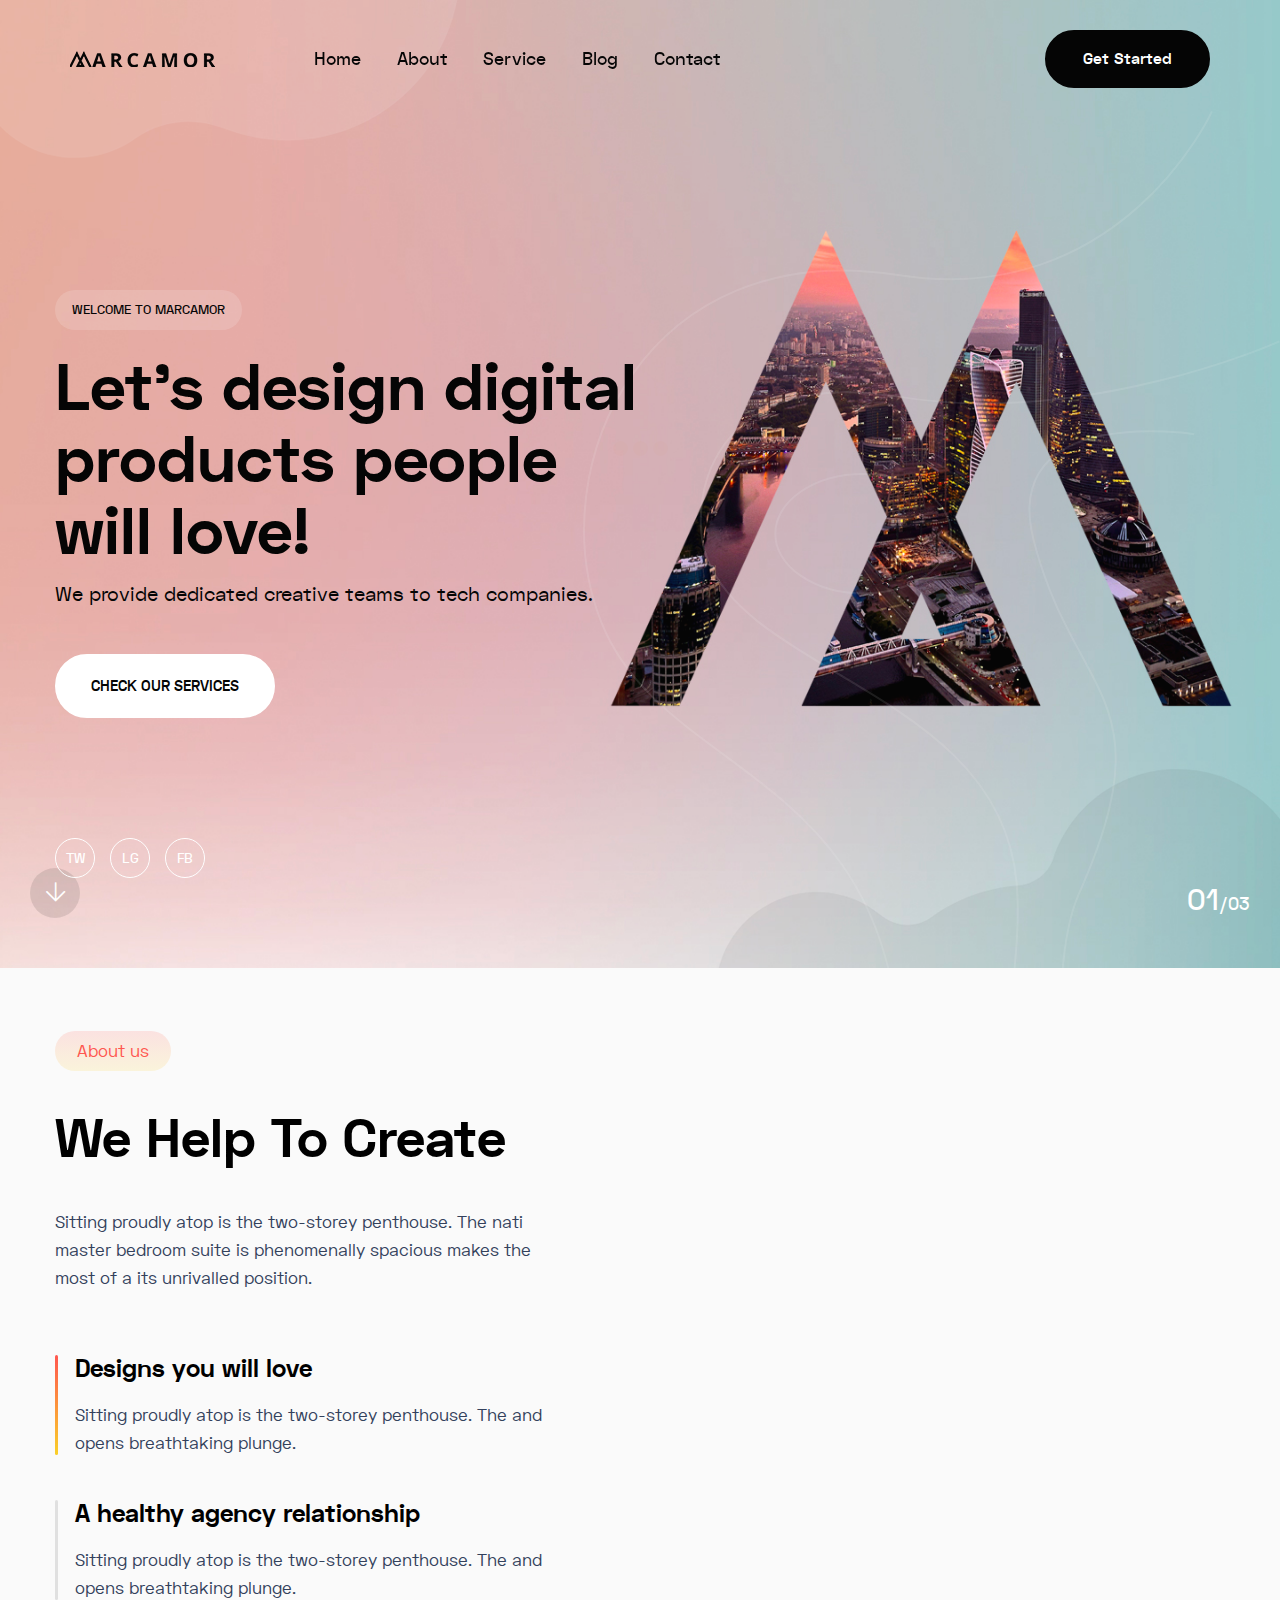
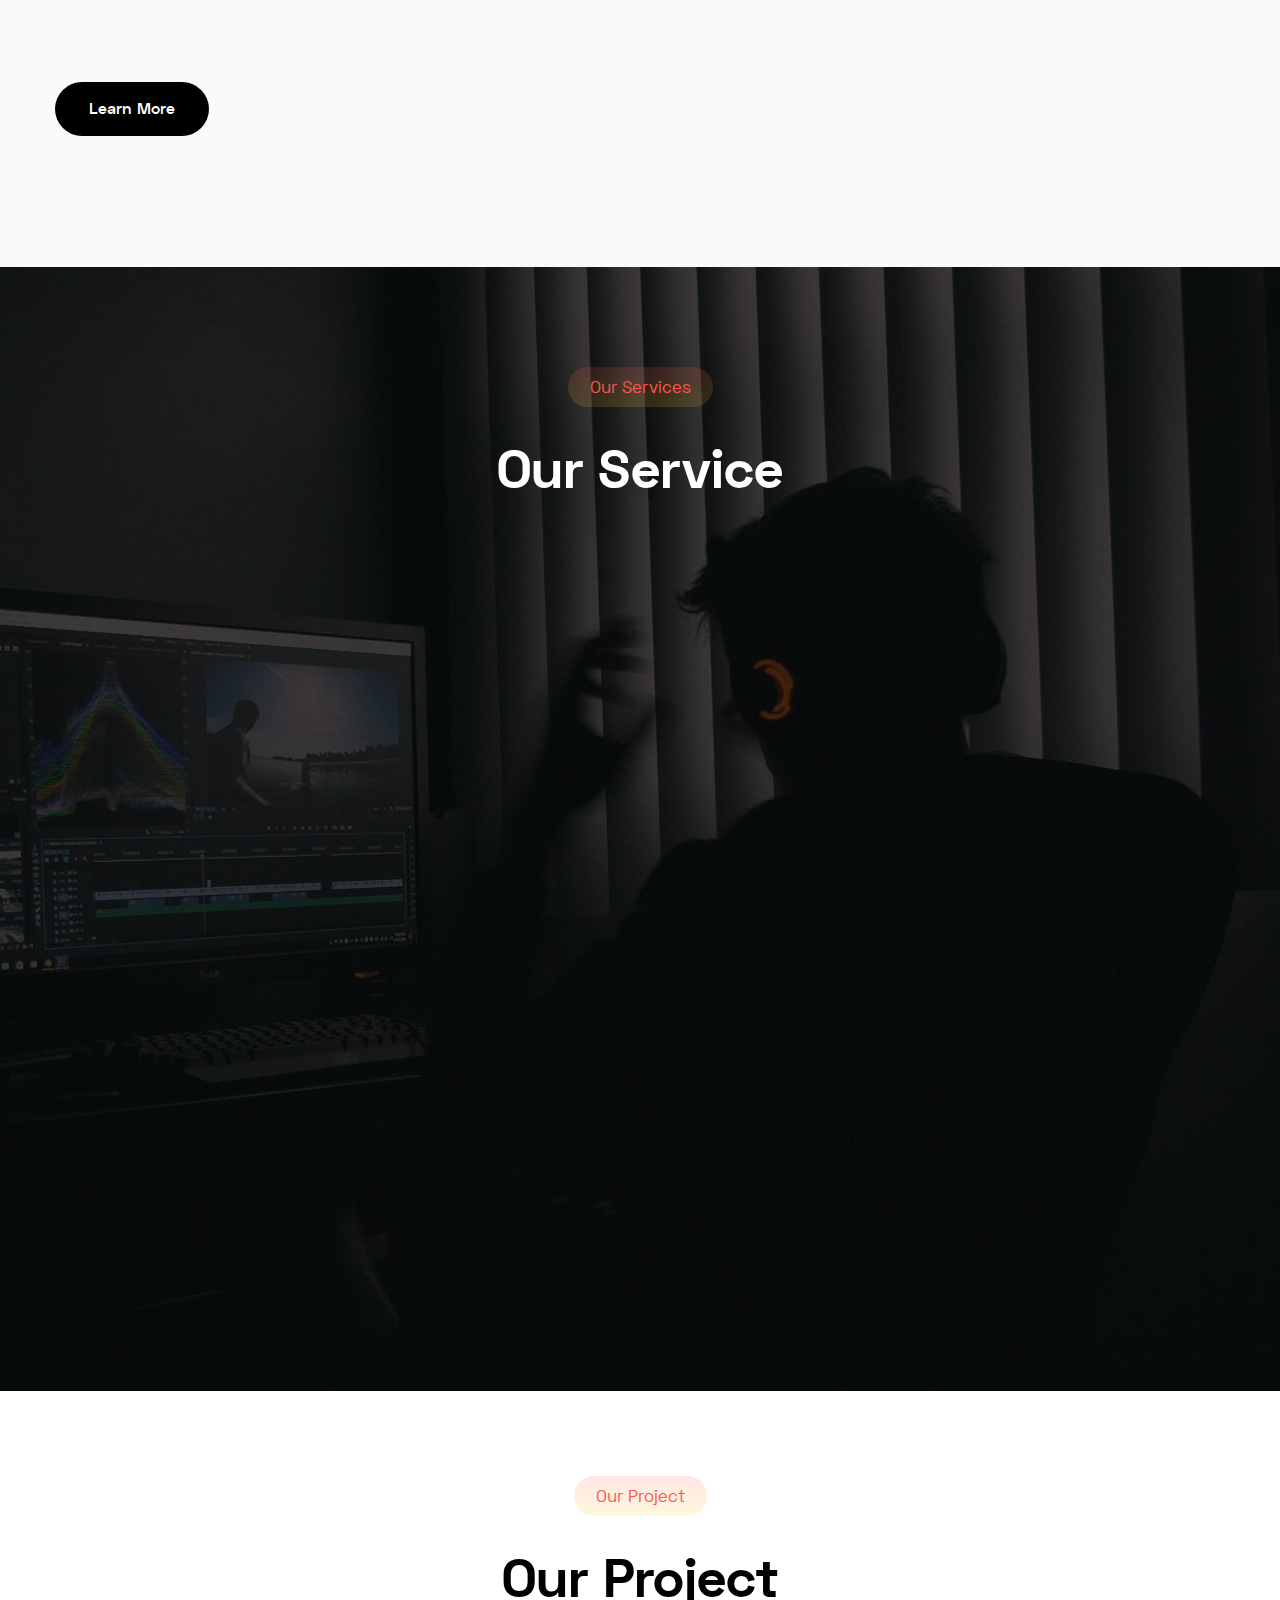
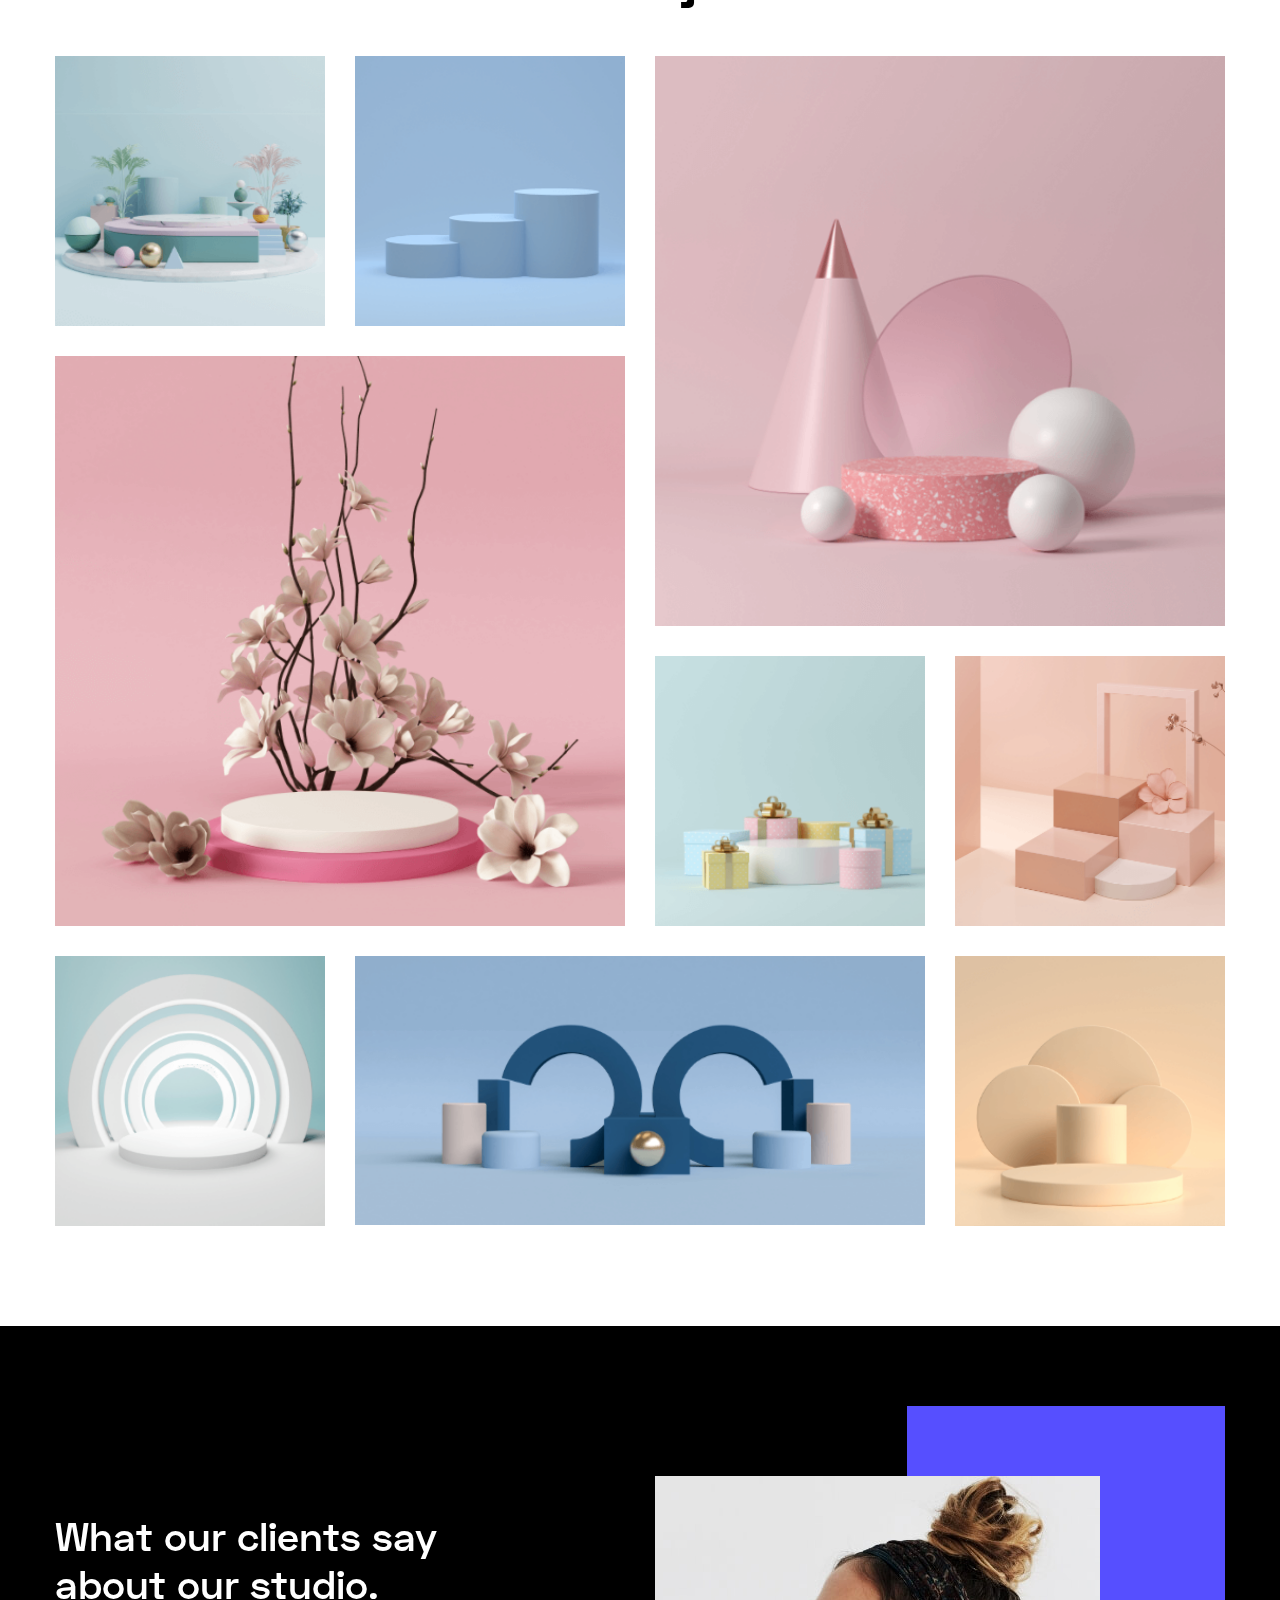
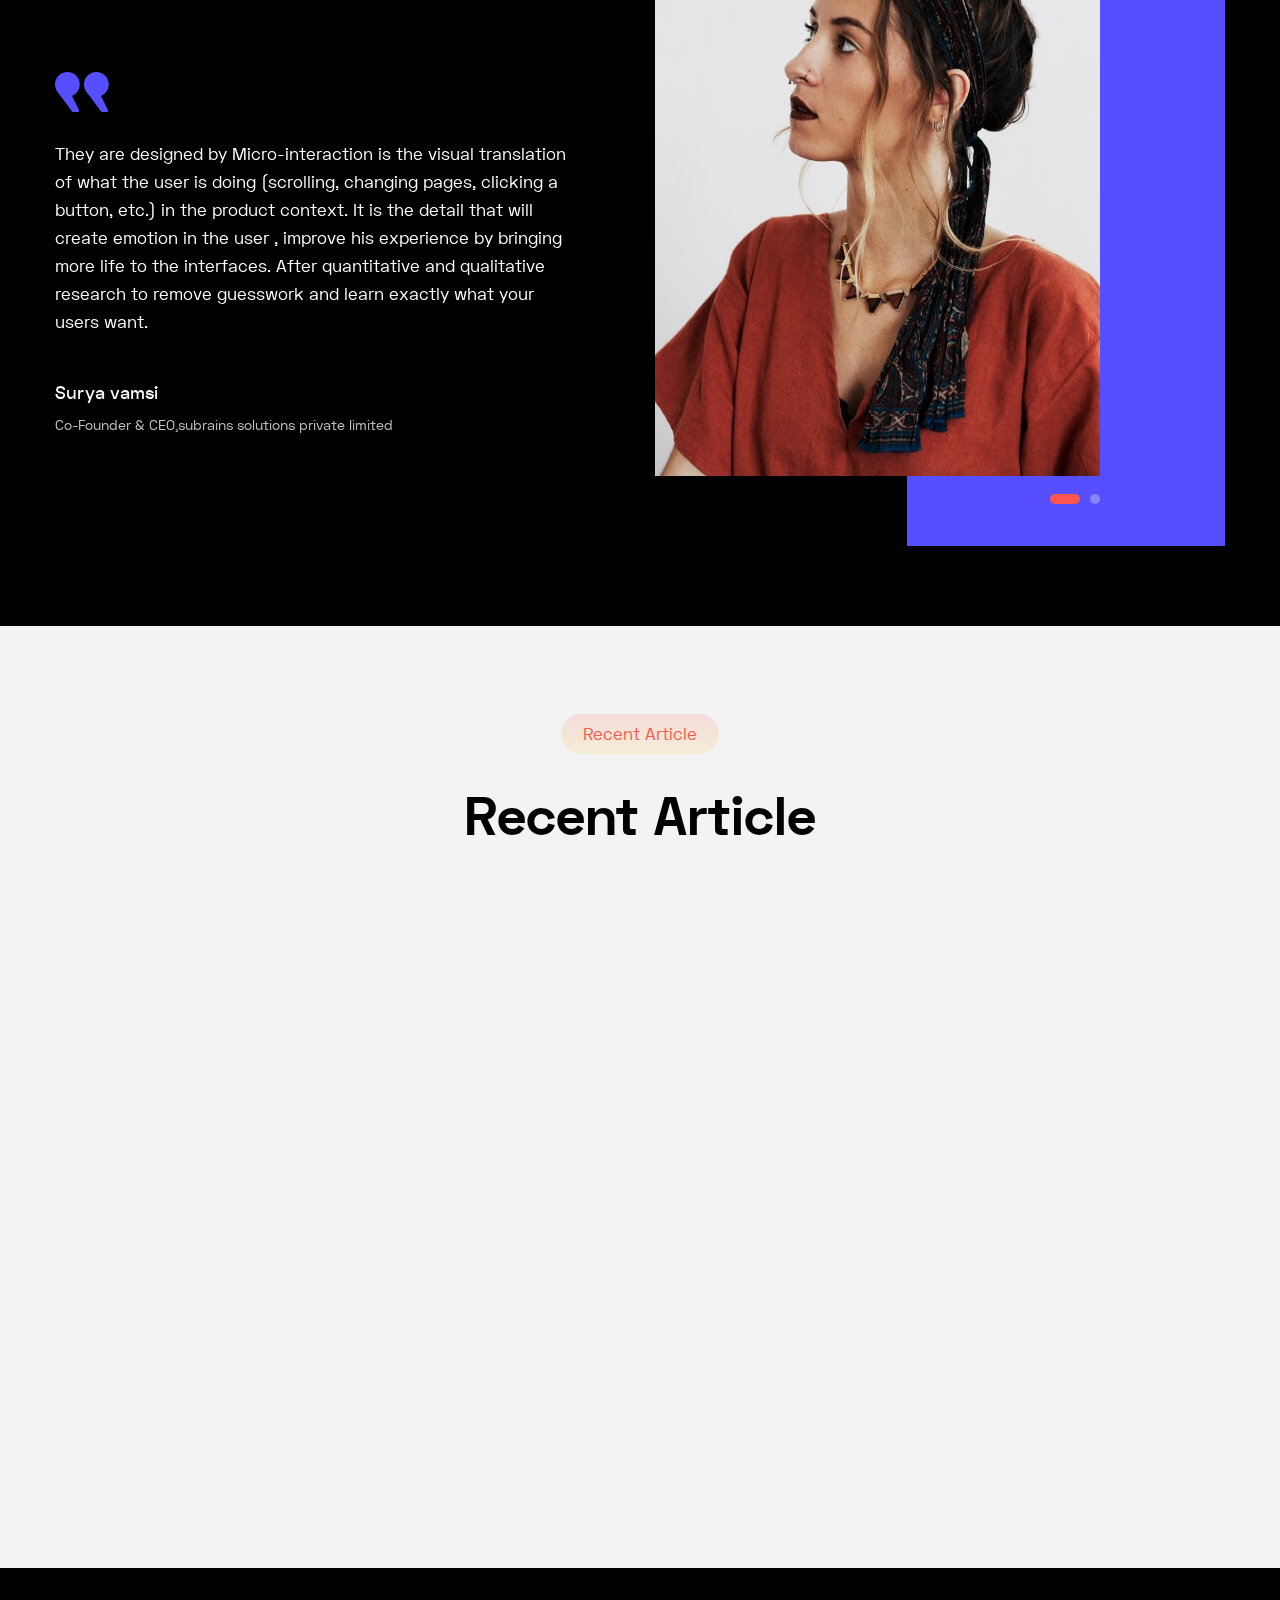
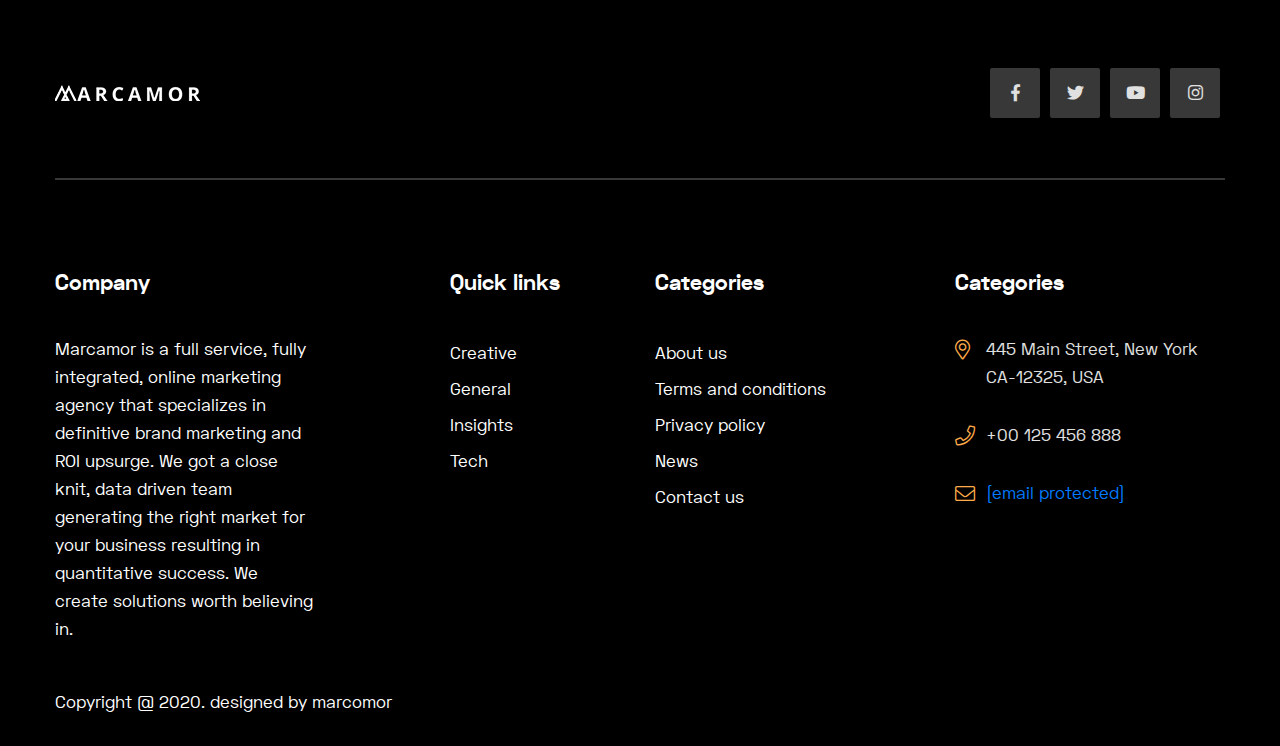
==== commit f12fd14c: "commit" ====
--- a/index.html
+++ b/index.html
@@ -106,23 +106,27 @@
 </div>
 </div>
 <div class="container">
-<div class="row align-items-center">
-<div class="col-lg-7">
-<div class="hero-14-content">
-<span data-animation="fadeInDown" data-delay="0.5s">Welcome to Marcamor</span>
-<h1 data-animation="fadeInLeft" data-delay="0.7s" class="title">Let’s design digital products people will love!</h1>
-<div data-animation="fadeInLeft" data-delay="0.9s" class="text">
-<p>We provide dedicated creative teams to tech companies.</p>
-</div>
-<a data-animation="fadeInUp" data-delay="1s" class="main-btn main-btn-2" href="#">Check our services</a>
-
-</div>
-</div>
-<div class="col-lg-5">
-
-</div>
-</div>
-</div>
+    <div class="row align-items-center">
+    <div class="col-lg-7">
+    <div class="hero-14-content">
+    <span data-animation="fadeInDown" data-delay="0.5s">Welcome to Marcamor</span>
+    <h1 data-animation="fadeInLeft" data-delay="0.7s" class="title">Let’s design digital products people will love!</h1>
+    <div data-animation="fadeInLeft" data-delay="0.9s" class="text">
+    <p>We provide dedicated creative teams to tech companies.</p>
+    </div>
+    <a data-animation="fadeInUp" data-delay="1.1s" class="main-btn main-btn-2" href="#">Check our services</a>
+    <ul class="nav">
+    <li><a href="#">tw</a></li>
+    <li><a href="#">lg</a></li>
+    <li><a href="#">fb</a></li>
+    </ul>
+    </div>
+    </div>
+    <div class="col-lg-5">
+    
+    </div>
+    </div>
+    </div>
 </div>
 <div class="hero-14-area">
 <div class="section__bg">
@@ -707,7 +711,7 @@
 <div class="row">
 <div class="col-lg-12">
 <div class="footer-copyright">
-<p>Copyright @ 2020. Design by Seative.Digital</p>
+<p>Copyright @ 2020. designed by marcomor</p>
 </div>
 </div>
 </div>
